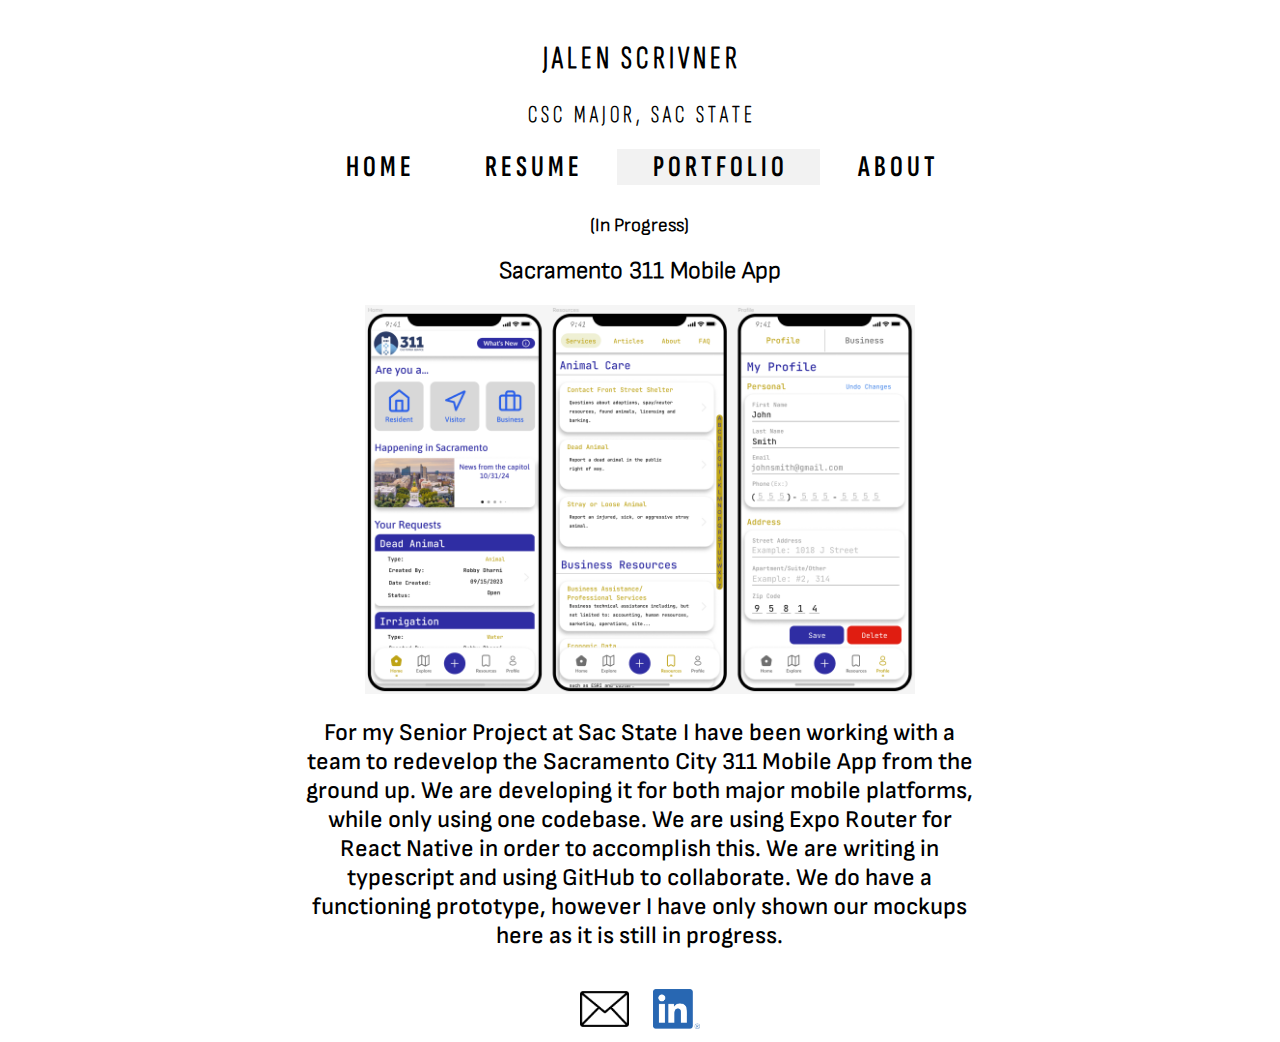
==== portfolio.html @ 70c8be1f "Site uploaded" ====
<html>
    <head>
        <link rel="stylesheet" href="jzs.css">
        <link rel="icon" href="/assets/favicon.png">
    </head>
    <div class="title-bar">
        <h1 class="title-name">J A L E N &nbsp; S C R I V N E R</h1>
        <h2>C S C &nbsp; M A J O R , &nbsp; S A C &nbsp; S T A T E</h2>
    </div>
    <div class="top-menu">
          <a href="/home.html">H O M E</a>
          <a href="/resume.html">R E S U M E</a>
          <a class="active" href="/portfolio.html">P O R T F O L I O</a>
          <a href="/about.html">A B O U T</a>
    </div>
    <div class="body-container">
        <div class="portfolio-container">
            <h3>(In Progress)</h3>
            <h2>Sacramento 311 Mobile App</h2>
            <div class="project-showcase">
                <embed src="assets/311img.png" width="100%"/>
            </div>
            <div class="project-description">
                <p>For my Senior Project at Sac State I have been working with a team to redevelop the Sacramento City 311 Mobile App from the ground up.  We are developing it for both major mobile platforms, while only using one codebase. We are using Expo Router for React Native in order to accomplish this. We are writing in typescript and using GitHub to collaborate. We do have a functioning prototype, however I have only shown our mockups here as it is still in progress.</p>
            </div>
        </div>
    </div>
    <div class="bottom-bar">
        <div class="bottom-bar-img-container">
            <a href="mailto:jalenzscrivner@gmail.com"><embed src="/assets/email.png" height="36px" style="padding-right: 10px; padding-bottom: 2px;"/></a>
            <a href="www.linkedin.com/in/jalenzscrivner"><embed src="/assets/linkedin.png" height="40px" style="padding-left: 10px"/></a>
        </div>
    </div>
</html>
---- jzs.css ----
.portfolio-container{
    width: 66%;
    margin: auto;

}
.project-showcase{
    width: 66%;
    margin: auto;
}
.project-description{
    width: 80%;
    margin: auto;
    font-family: SofiaSans-5;
    font-size: 24px;
}
.bottom-bar{
    background-color: white;
    width: 100%;
    height: 50px;
    margin-top: 10px;
}
.bottom-bar-img-container{
    background-color: white;
    width: 400px;
    height: 50px;
    margin: auto;
    padding-top: 5px;
    text-align: center;
}
.about-container{
    justify-content: center;
    align-content: center;
    margin: auto;
    width: 66%;
    text-align: center;
    display: inline-flex;
    font-family: SofiaSans-5;
    font-size: 24px;
}
.about-txt-container{
    text-align: left;
    padding-left: 10px;
    width: 100%
}
.about-txt-container-right{
    text-align: right;
    padding-right: 10px;
    width: 100%
}
.about-img-container{
    margin: 10px;
    width: 70%;
}
.home-container{
    justify-content: space-between;
    width: 80%;
    text-align: center;
    font-family: Calibri;
    display: inline-flex;
    margin-top: 40px;
    margin-bottom: 40px;
}
.home-txt-container{
    font-family: SofiaSans-8;
    margin-left: 50px;
    margin-right: 50px;
    width: 30%;
}
.home-img-container{
}
.resume-container{
    width: 66%;
    text-align: center;
    justify-content: center;
    align-content: center;
    margin-left: 17%; /*bad practice but centering not working, and since its % it will be ok*/
    font-family: SofiaSans-2;
}
p.home-big-txt-left{
    font-size: 80px;
    text-align: left;
}
p.home-big-txt-right{
    font-size: 80px;
    text-align: right;
}
#noLink{
    text-decoration: none;
    color: black;
}
.body-container{
    padding-top: 10px;
    justify-content: center;
    align-content: center;
    margin: auto;
    width: 100%;
    text-align: center;
    font-family: SofiaSans-2;
    background-color: white;
}
.title-bar{
    padding-top: 10px;
    justify-content: center;
    align-content: center;
    margin: auto;
    width: 100%;
    text-align: center;
    font-family: SofiaSansExtraCondensed-3;
}
.top-menu {
    overflow: hidden;
    background-color: #fff;
    font-family: SofiaSansExtraCondensed-7;
    justify-content: center;
    align-content: center;
    margin: auto;
    width: 100%;
    text-align: center;
}

.top-menu a {
    color: black;
    text-align: center;
    padding: 10px 36px;
    text-decoration: none;
    font-size: 30px;
}

.top-menu a:hover {
    background-color: #ddd;
    color: black;
}

.top-menu a.active {
    background-color: #f2f2f2;
    color: black;
}
h1.title-name{
    font-family: SofiaSansExtraCondensed-4;
}
hr{
    height: 4px;
    border-width: 0;
    color: gray;
    background-color: black;
    width: 85%;
}
@font-face {
  font-family: Mikoena;
  src: url(fonts/Mikoena-Demo.ttf);
}
@font-face {
  font-family: ZTRavigsfen-Regular;
  src: url(fonts/ZTRavigsfen-Regular.otf);
}
@font-face {
  font-family: Glimp-CondensedThin;
  src: url(fonts/Glimp-CondensedThin.ttf);
}
@font-face {
  font-family: Sovranix-Medium;
  src: url(fonts/Sovranix-Medium.otf);
}
@font-face {
  font-family: Akrobat-Regular;
  src: url(fonts/Akrobat-Regular.otf);
}
@font-face {
  font-family: Akrobat-Light;
  src: url(fonts/Akrobat-Light.otf);
}
@font-face {
  font-family: Akrobat-ExtraLight;
  src: url(fonts/Akrobat-ExtraLight.otf);
}
@font-face {
  font-family: Akrobat-Thin;
  src: url(fonts/Akrobat-Thin.otf);
}
@font-face {
  font-family: SofiaSansExtraCondensed-3;
  src: url(fonts/SofiaSansExtraCondensed-3.ttf);
}
@font-face {
  font-family: SofiaSansExtraCondensed-4;
  src: url(fonts/SofiaSansExtraCondensed-4.ttf);
}
@font-face {
  font-family: SofiaSansExtraCondensed-5;
  src: url(fonts/SofiaSansExtraCondensed-5.ttf);
}
@font-face {
  font-family: SofiaSansExtraCondensed-6;
  src: url(fonts/SofiaSansExtraCondensed-6.ttf);
}
@font-face {
  font-family: SofiaSansExtraCondensed-7;
  src: url(fonts/SofiaSansExtraCondensed-7.ttf);
}
@font-face {
  font-family: SofiaSansExtraCondensed-8;
  src: url(fonts/SofiaSansExtraCondensed-8.ttf);
}
@font-face {
  font-family: SofiaSansExtraCondensed-9;
  src: url(fonts/SofiaSansExtraCondensed-9.ttf);
}
@font-face {
  font-family: SofiaSansExtraCondensed-10;
  src: url(fonts/SofiaSansExtraCondensed-10.ttf);
}
@font-face {
  font-family: SofiaSans-1;
  src: url(fonts/SofiaSans-1.ttf);
}
@font-face {
  font-family: SofiaSans-2;
  src: url(fonts/SofiaSans-3.ttf);
}
@font-face {
  font-family: SofiaSans-3;
  src: url(fonts/SofiaSans-3.ttf);
}
@font-face {
  font-family: SofiaSans-4;
  src: url(fonts/SofiaSans-4.ttf);
}
@font-face {
  font-family: SofiaSans-5;
  src: url(fonts/SofiaSans-5.ttf);
}
@font-face {
  font-family: SofiaSans-6;
  src: url(fonts/SofiaSans-6.ttf);
}
@font-face {
  font-family: SofiaSans-7;
  src: url(fonts/SofiaSans-7.ttf);
}
@font-face {
  font-family: SofiaSans-8;
  src: url(fonts/SofiaSans-8.ttf);
}
@font-face {
  font-family: SofiaSans-9;
  src: url(fonts/SofiaSans-9.ttf);
}
@font-face {
  font-family: Roboto-Black;
  src: url(fonts/Roboto-Black.ttf);
}
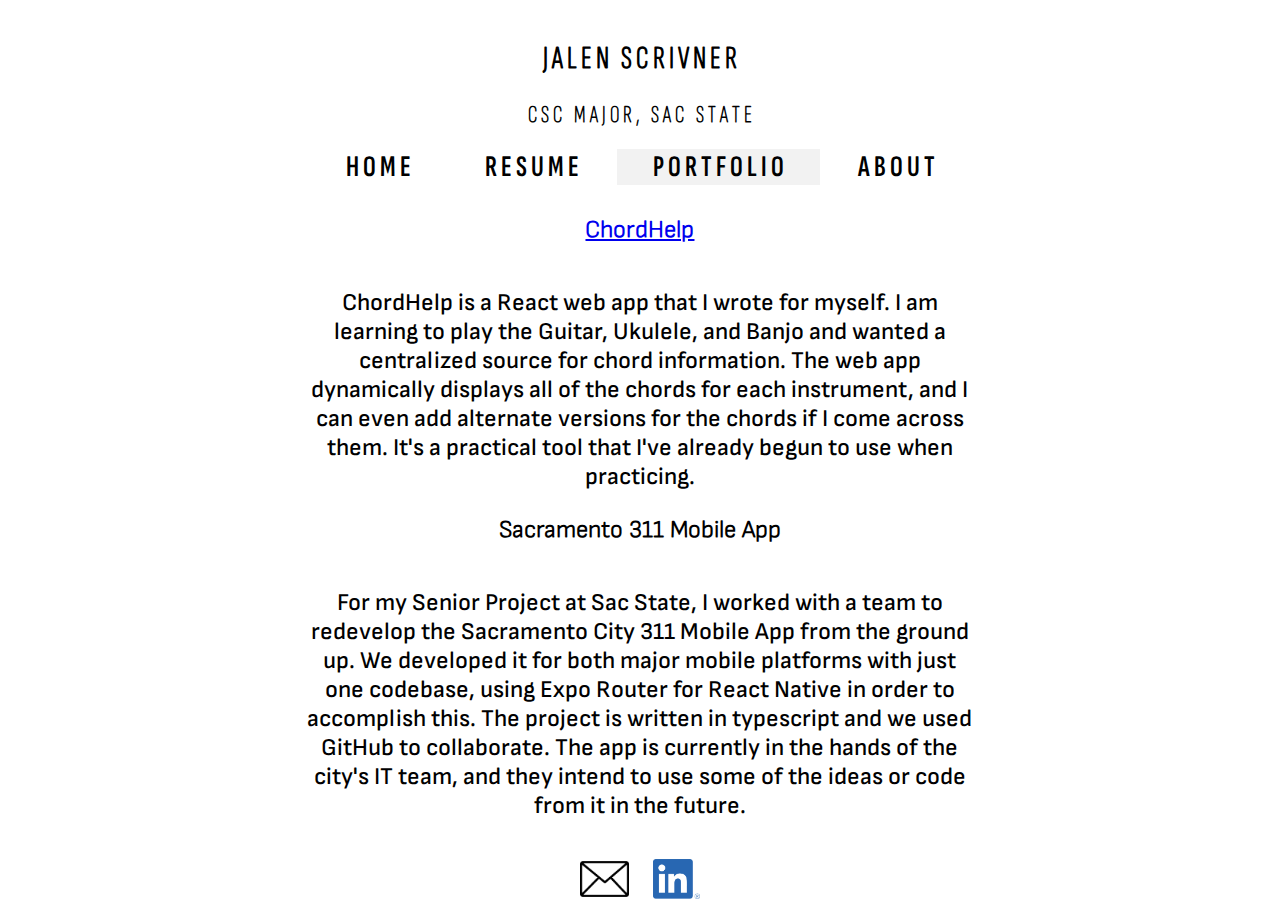
==== commit 9ad98281: "added chordhelp, updated resume" ====
--- a/portfolio.html
+++ b/portfolio.html
@@ -8,27 +8,36 @@
         <h2>C S C &nbsp; M A J O R , &nbsp; S A C &nbsp; S T A T E</h2>
     </div>
     <div class="top-menu">
-          <a href="/home.html">H O M E</a>
+          <a href="/index.html">H O M E</a>
           <a href="/resume.html">R E S U M E</a>
           <a class="active" href="/portfolio.html">P O R T F O L I O</a>
           <a href="/about.html">A B O U T</a>
     </div>
     <div class="body-container">
         <div class="portfolio-container">
-            <h3>(In Progress)</h3>
+            <h2><a href="http://jalenzscrivner.com/ChordHelp">ChordHelp</a></h2>
+            <div class="project-showcase">
+                <embed src="assets/ChordHelpActual.png" width="90%"/>
+            </div>
+            <div class="project-description">
+                <p>ChordHelp is a React web app that I wrote for myself. I am learning to play the Guitar, Ukulele, and Banjo and wanted a centralized source for chord information. The web app dynamically displays all of the chords for each instrument, and I can even add alternate versions for the chords if I come across them. It's a practical tool that I've already begun to use when practicing.</p>
+            </div>
             <h2>Sacramento 311 Mobile App</h2>
             <div class="project-showcase">
-                <embed src="assets/311img.png" width="100%"/>
+                <embed src="assets/3111.png" width="20%"/>
+                <embed src="assets/3112.png" width="20%"/>
+                <embed src="assets/3113.png" width="20%"/>
+                <embed src="assets/3114.png" width="20%"/>
             </div>
             <div class="project-description">
-                <p>For my Senior Project at Sac State I have been working with a team to redevelop the Sacramento City 311 Mobile App from the ground up.  We are developing it for both major mobile platforms, while only using one codebase. We are using Expo Router for React Native in order to accomplish this. We are writing in typescript and using GitHub to collaborate. We do have a functioning prototype, however I have only shown our mockups here as it is still in progress.</p>
+                <p>For my Senior Project at Sac State, I worked with a team to redevelop the Sacramento City 311 Mobile App from the ground up. We developed it for both major mobile platforms with just one codebase, using Expo Router for React Native in order to accomplish this. The project is written in typescript and we used GitHub to collaborate. The app is currently in the hands of the city's IT team, and they intend to use some of the ideas or code from it in the future.</p>
             </div>
         </div>
     </div>
     <div class="bottom-bar">
         <div class="bottom-bar-img-container">
             <a href="mailto:jalenzscrivner@gmail.com"><embed src="/assets/email.png" height="36px" style="padding-right: 10px; padding-bottom: 2px;"/></a>
-            <a href="www.linkedin.com/in/jalenzscrivner"><embed src="/assets/linkedin.png" height="40px" style="padding-left: 10px"/></a>
+            <a href="https://www.linkedin.com/in/jalenzscrivner"><embed src="/assets/linkedin.png" height="40px" style="padding-left: 10px"/></a>
         </div>
     </div>
-</html>+</html>
--- a/jzs.css
+++ b/jzs.css
@@ -6,6 +6,9 @@
 .project-showcase{
     width: 66%;
     margin: auto;
+    display: flex;
+    flex-direction: row;
+    justify-content: space-around;
 }
 .project-description{
     width: 80%;
@@ -67,6 +70,7 @@
     width: 30%;
 }
 .home-img-container{
+  font-family: SofiaSans-8;
 }
 .resume-container{
     width: 66%;
